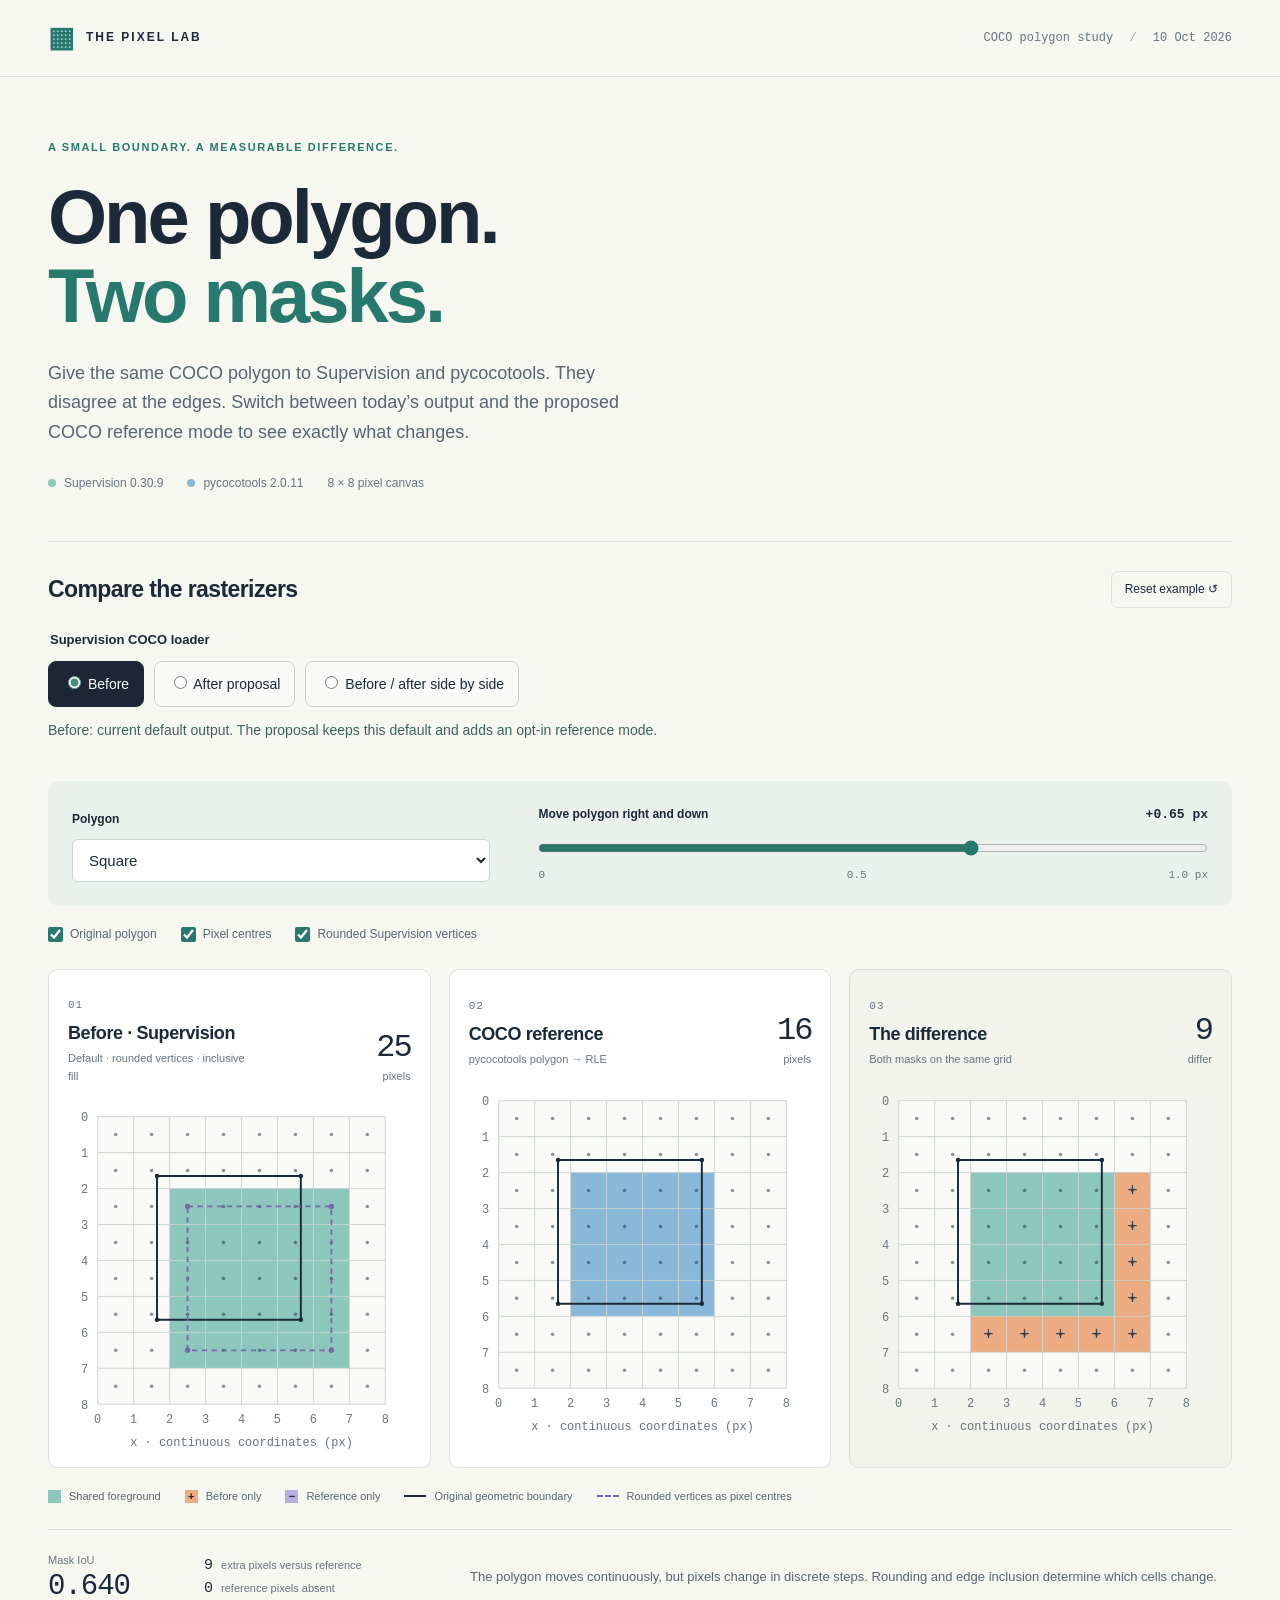
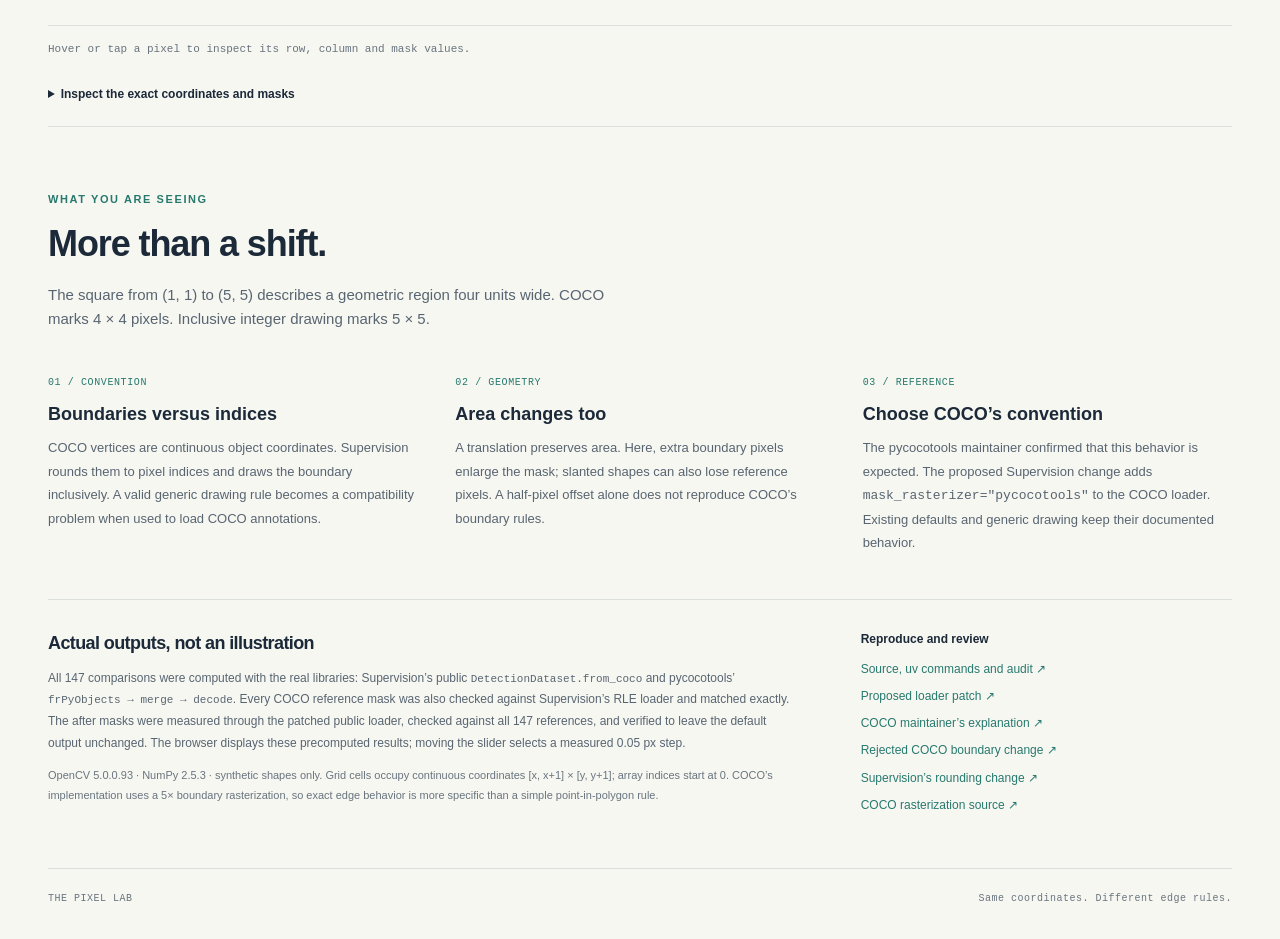
==== site/index.html @ 9272c3fa "Add reproducible COCO loader comparison and before-after demo" ====
<!doctype html>
<html lang="en">
<head>
  <meta charset="utf-8">
  <meta name="viewport" content="width=device-width, initial-scale=1">
  <meta name="description" content="See how Supervision and pycocotools rasterize identical COCO polygons, pixel by pixel.">
  <title>One polygon. Two masks.</title>
  <link rel="icon" href="data:image/svg+xml,%3Csvg xmlns='http://www.w3.org/2000/svg' viewBox='0 0 32 32'%3E%3Crect width='32' height='32' rx='8' fill='%231c2635'/%3E%3Cpath d='M7 7h13v13H7z' fill='%238dc6bd'/%3E%3Cpath d='M20 7h5v18H7v-5h13z' fill='%23e8946b'/%3E%3C/svg%3E">
  <link rel="stylesheet" href="style.css">
  <script src="app.js" defer></script>
</head>
<body>
  <header class="masthead"><div class="wrap topbar"><a class="brand" href="#"><span class="brand-mark" aria-hidden="true">▦</span> THE PIXEL LAB</a><span class="edition">COCO polygon study <span> / </span> 10 Oct 2026</span></div></header>
  <main class="wrap">
    <section class="intro">
      <div class="eyebrow">A small boundary. A measurable difference.</div>
      <h1>One polygon.<br><span>Two masks.</span></h1>
      <p class="lead">Give the same COCO polygon to Supervision and pycocotools. They disagree at the edges. Switch between today’s output and the proposed COCO reference mode to see exactly what changes.</p>
      <div class="intro-meta"><span><i class="dot teal"></i> Supervision 0.30.9</span><span><i class="dot blue"></i> pycocotools 2.0.11</span><span>8 × 8 pixel canvas</span></div>
    </section>
    <section class="experiment" aria-labelledby="experiment-title">
      <div class="section-heading"><h2 id="experiment-title">Compare the rasterizers</h2><button id="reset" type="button" class="quiet">Reset example ↺</button></div>
      <fieldset class="view-switch"><legend>Supervision COCO loader</legend><label><input type="radio" name="view" value="before" checked> Before</label><label><input type="radio" name="view" value="after"> After proposal</label><label><input type="radio" name="view" value="side"> Before / after side by side</label></fieldset>
      <p id="proposal-note" class="proposal-note" aria-live="polite">The default stays unchanged. The proposal adds an explicit reference mode.</p>
      <div class="controls">
        <div class="shape-field"><label for="shape">Polygon</label><select id="shape"><option value="square">Square</option><option value="thin">Thin rectangle</option><option value="triangle">Diagonal triangle</option><option value="slanted">Slanted polygon</option><option value="tiny">Subpixel sliver</option><option value="parts">Disjoint squares</option><option value="ties">Half-pixel ties</option></select></div>
        <div class="offset-field"><div class="range-label"><label for="offset">Move polygon right and down</label><output id="offset-value" for="offset">+0.65 px</output></div><input type="range" id="offset" min="0" max="20" value="13" step="1" aria-describedby="range-help"><div class="range-ticks" aria-hidden="true"><span>0</span><span>0.5</span><span>1.0 px</span></div><span class="sr-only" id="range-help">Offsets from zero to one pixel in steps of 0.05 pixels.</span></div>
      </div>
      <div class="options"><label><input type="checkbox" id="outline" checked> Original polygon</label><label><input type="checkbox" id="centers" checked> Pixel centres</label><label><input type="checkbox" id="rounded" checked> Rounded Supervision vertices</label></div>
      <div class="panels">
        <article class="panel"><div class="panel-head"><div><span class="panel-index">01</span><h3 id="sv-name">Before · Supervision</h3><p id="sv-description">Default · rounded vertices · inclusive fill</p></div><div class="area"><strong id="sv-area">—</strong><span>pixels</span></div></div><div class="plot" id="sv-plot"></div></article>
        <article class="panel"><div class="panel-head"><div><span class="panel-index">02</span><h3 id="coco-name">COCO reference</h3><p id="coco-description">pycocotools polygon → RLE</p></div><div class="area"><strong id="coco-area">—</strong><span>pixels</span></div></div><div class="plot" id="coco-plot"></div></article>
        <article class="panel diff-panel"><div class="panel-head"><div><span class="panel-index">03</span><h3>The difference</h3><p>Both masks on the same grid</p></div><div class="area"><strong id="xor-area">—</strong><span>differ</span></div></div><div class="plot" id="diff-plot"></div></article>
      </div>
      <div class="legend"><span><i class="swatch shared"></i> Shared foreground</span><span><i class="swatch extra">+</i> <span id="extra-label">Before only</span></span><span><i class="swatch missing">−</i> <span id="missing-label">Reference only</span></span><span><i class="line-key"></i> Original geometric boundary</span><span id="rounded-key" hidden><i class="line-key dashed"></i> Rounded vertices as pixel centres</span></div>
      <div class="readout" aria-live="polite"><div class="iou"><span>Mask IoU</span><strong id="iou">—</strong></div><div class="counts"><span><b id="extra-count">—</b> extra pixels versus reference</span><span><b id="missing-count">—</b> reference pixels absent</span></div><p id="case-note">Loading verified examples…</p></div>
      <p id="pixel-detail" class="pixel-detail">Hover or tap a pixel to inspect its row, column and mask values.</p>
      <details class="coordinates"><summary>Inspect the exact coordinates and masks</summary><div class="coordinate-content"><div><h4>Original polygon coordinates</h4><pre id="coordinates"></pre><h4>Rounded Supervision vertices</h4><pre id="rounded-coordinates"></pre></div><div><h4>Binary masks · rows top to bottom</h4><div class="binary-pair"><div><span id="binary-name">Before · Supervision</span><pre id="sv-binary"></pre></div><div><span>COCO</span><pre id="coco-binary"></pre></div></div><button id="download" type="button" class="quiet">Download this comparison ↓</button></div></div></details>
    </section>
    <section class="explanation" aria-labelledby="why-title">
      <div class="why-intro"><div class="eyebrow">What you are seeing</div><h2 id="why-title">More than a shift.</h2><p>The square from (1, 1) to (5, 5) describes a geometric region four units wide. COCO marks 4 × 4 pixels. Inclusive integer drawing marks 5 × 5.</p></div>
      <div class="explain-columns"><article><span class="explain-number">01 / CONVENTION</span><h3>Boundaries versus indices</h3><p>COCO vertices are continuous object coordinates. Supervision rounds them to pixel indices and draws the boundary inclusively. A valid generic drawing rule becomes a compatibility problem when used to load COCO annotations.</p></article><article><span class="explain-number">02 / GEOMETRY</span><h3>Area changes too</h3><p>A translation preserves area. Here, extra boundary pixels enlarge the mask; slanted shapes can also lose reference pixels. A half-pixel offset alone does not reproduce COCO’s boundary rules.</p></article><article><span class="explain-number">03 / REFERENCE</span><h3>Choose COCO’s convention</h3><p>The pycocotools maintainer confirmed that this behavior is expected. The proposed Supervision change adds <code>mask_rasterizer="pycocotools"</code> to the COCO loader. Existing defaults and generic drawing keep their documented behavior.</p></article></div>
    </section>
    <section class="method"><div><h2>Actual outputs, not an illustration</h2><p>All 147 comparisons were computed with the real libraries: Supervision’s public <code>DetectionDataset.from_coco</code> and pycocotools’ <code>frPyObjects → merge → decode</code>. Every COCO reference mask was also checked against Supervision’s RLE loader and matched exactly. The after masks were measured through the patched public loader, checked against all 147 references, and verified to leave the default output unchanged. The browser displays these precomputed results; moving the slider selects a measured 0.05 px step.</p><p class="fine">OpenCV 5.0.0.93 · NumPy 2.5.3 · synthetic shapes only. Grid cells occupy continuous coordinates [x, x+1] × [y, y+1]; array indices start at 0. COCO’s implementation uses a 5× boundary rasterization, so exact edge behavior is more specific than a simple point-in-polygon rule.</p></div><aside><h3>Reproduce and review</h3><a href="https://github.com/cdeil/supervision-poly-check" target="_blank" rel="noopener">Source, uv commands and audit ↗</a><a id="proposal-link" href="https://github.com/cdeil/supervision/tree/fix/coco-polygon-rasterizer" target="_blank" rel="noopener">Proposed loader patch ↗</a><a href="https://github.com/cocodataset/cocoapi/issues/659#issuecomment-3037056580" target="_blank" rel="noopener">COCO maintainer’s explanation ↗</a><a href="https://github.com/ppwwyyxx/cocoapi/pull/30" target="_blank" rel="noopener">Rejected COCO boundary change ↗</a><a href="https://github.com/roboflow/supervision/pull/2587" target="_blank" rel="noopener">Supervision’s rounding change ↗</a><a href="https://github.com/ppwwyyxx/cocoapi/blob/2971b0430e0990f119c60c8708ca66d4a5fed5d0/common/maskApi.c#L193" target="_blank" rel="noopener">COCO rasterization source ↗</a></aside></section>
    <footer><span>THE PIXEL LAB</span><span>Same coordinates. Different edge rules.</span></footer>
  </main>
</body>
</html>
---- site/style.css ----
:root{color-scheme:light;--ink:#1b2938;--muted:#68747e;--paper:#f7f7f2;--line:#dce1de;--teal:#8dc6bd;--blue:#8ab8d9;--shared:#8dc6bd;--extra:#edab82;--missing:#b6b0e0;--accent:#27796e}
*{box-sizing:border-box}body{margin:0;background:var(--paper);color:var(--ink);font:16px/1.6 -apple-system,BlinkMacSystemFont,"Segoe UI",sans-serif}.wrap{max-width:1280px;padding:0 48px;margin:auto}.masthead{border-bottom:1px solid var(--line)}.topbar{height:76px;display:flex;align-items:center;justify-content:space-between;gap:16px}.brand{display:flex;align-items:center;gap:12px;color:var(--ink);text-decoration:none;font-size:12px;font-weight:750;letter-spacing:2px}.brand-mark{font-size:28px;letter-spacing:0;color:var(--accent)}.edition{font:12px ui-monospace,SFMono-Regular,monospace;color:var(--muted)}.edition span{padding:0 9px;color:#a4adae}.intro{padding:62px 0 48px;max-width:770px}.eyebrow{font-size:11px;letter-spacing:1.6px;font-weight:700;text-transform:uppercase;color:var(--accent)}h1{font-size:clamp(44px,6.5vw,76px);line-height:1.04;letter-spacing:-3px;font-weight:600;margin:20px 0 24px}h1 span{color:var(--accent)}.lead{max-width:620px;font-size:18px;line-height:1.65;color:#586571;margin:0}.intro-meta{display:flex;gap:24px;flex-wrap:wrap;margin-top:26px;font-size:12px;color:var(--muted)}.intro-meta span{display:flex;align-items:center;gap:8px}.dot{width:8px;height:8px;display:inline-block;border-radius:50%}.teal{background:var(--teal)}.blue{background:var(--blue)}h2{font-size:23px;letter-spacing:-.6px;line-height:1.3;margin:0}h3{font-size:18px;line-height:1.3;margin:0}.section-heading{display:flex;align-items:center;justify-content:space-between;gap:12px;margin-bottom:22px}.experiment{border-top:1px solid var(--line);padding-top:29px}.quiet{background:transparent;border:1px solid var(--line);border-radius:7px;color:var(--ink);padding:8px 13px;font:inherit;font-size:12px;cursor:pointer;white-space:nowrap}.quiet:hover{background:#e8eeea}button:focus-visible,select:focus-visible,input:focus-visible,a:focus-visible{outline:3px solid #287a6e;outline-offset:4px}.controls{display:grid;grid-template-columns:1fr 1.6fr;gap:48px;padding:24px;background:#eaf0eb;border-radius:10px}.controls label{font-size:12px;font-weight:650}select{display:block;width:100%;margin-top:8px;padding:11px 34px 11px 12px;border:1px solid #cbd5cf;border-radius:6px;background:#fff;color:var(--ink);font:inherit;font-size:15px}.range-label{display:flex;justify-content:space-between;align-items:center;gap:12px;margin-bottom:14px}.range-label output{font:13px ui-monospace,SFMono-Regular,monospace;font-weight:650;white-space:nowrap}input[type=range]{width:100%;margin:0;accent-color:var(--accent);cursor:pointer}.range-ticks{display:flex;justify-content:space-between;font:11px ui-monospace,SFMono-Regular,monospace;color:var(--muted);margin-top:5px}.options{display:flex;gap:24px;flex-wrap:wrap;padding:19px 0 25px;font-size:12px;color:#586571}.options label{display:flex;align-items:center;gap:7px;cursor:pointer}.options input{accent-color:var(--accent);width:15px;height:15px;margin:0}.panels{display:grid;grid-template-columns:repeat(3,minmax(0,1fr));gap:18px}.panel{background:#fff;border:1px solid var(--line);border-radius:10px;padding:20px 16px 12px;overflow:hidden}.diff-panel{background:#f1f3ec}.panel-head{display:flex;justify-content:space-between;align-items:flex-end;gap:7px;min-height:79px;padding:0 3px}.panel-index{font:11px ui-monospace,SFMono-Regular,monospace;letter-spacing:1px;color:var(--muted)}.panel-head h3{margin-top:6px;font-size:18px;letter-spacing:-.4px}.panel-head p{font-size:11px;color:var(--muted);margin:5px 0 0;max-width:190px}.area{text-align:right;flex-shrink:0;line-height:1.1;padding-bottom:2px}.area strong{display:block;font:32px ui-monospace,SFMono-Regular,monospace;letter-spacing:-2px}.area span{font-size:11px;color:var(--muted)}.plot{width:100%;margin-top:12px}.plot svg{width:100%;height:auto;display:block;overflow:visible}.plot .pixel{cursor:crosshair}.plot .pixel:hover{stroke:var(--ink);stroke-width:2}.plot .axis-label{font:11px ui-monospace,SFMono-Regular,monospace;fill:#68747e}.legend{display:flex;flex-wrap:wrap;gap:10px 24px;font-size:11px;margin:20px 0 24px;color:#586571}.legend span{display:flex;align-items:center;gap:8px}.legend [hidden]{display:none}.swatch{display:inline-flex;align-items:center;justify-content:center;width:13px;height:13px;font-style:normal;font-weight:700;color:var(--ink)}.shared{background:var(--shared)}.extra{background:var(--extra)}.missing{background:var(--missing)}.line-key{width:22px;border-top:2px solid var(--ink)}.dashed{border-top:2px dashed #7b66ad}.readout{display:grid;grid-template-columns:130px 240px 1fr;gap:26px;align-items:center;padding:22px 0;border-top:1px solid var(--line);border-bottom:1px solid var(--line)}.iou span{font-size:11px;color:var(--muted);display:block}.iou strong{font:29px ui-monospace,SFMono-Regular,monospace;letter-spacing:-1px;display:block}.counts{display:flex;flex-direction:column;gap:6px;font-size:11px;color:var(--muted)}.counts b{color:var(--ink);font:15px ui-monospace,SFMono-Regular,monospace;margin-right:5px}.readout p{font-size:13px;line-height:1.6;margin:0;color:#586571}.pixel-detail{font:11px/1.7 ui-monospace,SFMono-Regular,monospace;color:var(--muted);min-height:19px;margin:14px 0 26px}.coordinates{border-bottom:1px solid var(--line);padding-bottom:22px}.coordinates summary{font-size:12px;font-weight:600;cursor:pointer}.coordinate-content{display:grid;grid-template-columns:1fr 1fr;gap:24px;padding-top:16px;min-width:0}.coordinate-content h4{font-size:11px;color:var(--muted);font-weight:600;margin:10px 0}.coordinate-content pre{font:12px/1.65 ui-monospace,SFMono-Regular,monospace;margin:0;white-space:pre-wrap;overflow-wrap:anywhere}.binary-pair{display:flex;gap:32px}.binary-pair span{font-size:11px;font-weight:650}.binary-pair pre{letter-spacing:4px}.coordinate-content button{margin-top:14px}.explanation{padding:64px 0 45px}.why-intro{max-width:600px}.why-intro h2{font-size:36px;letter-spacing:-1.1px;margin:12px 0 16px}.why-intro p{color:#586571;font-size:15px;margin:0}.explain-columns{display:grid;grid-template-columns:repeat(3,minmax(0,1fr));gap:38px;margin-top:36px}.explain-number{font:10px ui-monospace,SFMono-Regular,monospace;color:var(--accent);letter-spacing:.6px}.explain-columns h3{font-size:18px;margin:10px 0}.explain-columns p{font-size:13px;color:#586571;line-height:1.8;margin:0}.method{border-top:1px solid var(--line);display:grid;grid-template-columns:2fr 1fr;gap:70px;padding:32px 0 45px}.method h2{font-size:18px}.method p{font-size:12px;color:#586571;line-height:1.8}.method code{font-size:11px;overflow-wrap:anywhere}.method .fine{font-size:11px;color:var(--muted)}.method aside h3{font-size:12px;margin-bottom:12px}.method a{display:block;font-size:12px;color:var(--accent);text-decoration:none;margin:8px 0}.method a:hover{text-decoration:underline}footer{border-top:1px solid var(--line);padding:24px 0 35px;display:flex;justify-content:space-between;gap:16px;font:10px ui-monospace,SFMono-Regular,monospace;letter-spacing:.5px;color:var(--muted)}.sr-only{position:absolute;width:1px;height:1px;padding:0;margin:-1px;overflow:hidden;clip:rect(0,0,0,0);white-space:nowrap;border:0}
@media(max-width:1000px){.wrap{padding:0 26px}.panel{padding:16px 10px 8px}.panel-head h3{font-size:15px}.panel-head p{font-size:10px}.area strong{font-size:27px}.readout{grid-template-columns:95px 220px 1fr;gap:16px}.controls{gap:30px}.method{gap:30px}}
@media(max-width:760px){.intro{padding:44px 0 34px}h1{letter-spacing:-2px}.edition{font-size:10px}.panels{grid-template-columns:1fr}.panel{padding:20px 24px 8px}.panel-head h3{font-size:19px}.panel-head p{font-size:12px;max-width:none}.area strong{font-size:34px}.plot{max-width:450px;margin:12px auto 0}.controls{grid-template-columns:1fr;gap:22px;padding:20px}.options{gap:14px}.readout{grid-template-columns:95px 1fr}.readout p{grid-column:1/-1}.explain-columns{grid-template-columns:1fr;gap:24px}.method{grid-template-columns:1fr;gap:22px}.coordinate-content{grid-template-columns:1fr}.section-heading h2{font-size:19px}.intro-meta{gap:12px}.explanation{padding-top:44px}.edition span{padding:0 4px}}
@media(max-width:420px){.wrap{padding:0 18px}.topbar{height:64px}.edition{max-width:110px;text-align:right}.brand{font-size:10px;letter-spacing:1px;gap:6px}.lead{font-size:16px}.section-heading{align-items:flex-start}.quiet{padding:7px 9px;font-size:11px}.legend{gap:10px 15px}.options label{min-height:30px}.panel{padding:16px 10px 8px}footer{font-size:9px;flex-wrap:wrap}}

.view-switch{border:0;padding:0;margin:0 0 12px;display:flex;gap:10px;flex-wrap:wrap}.view-switch legend{font-size:13px;font-weight:700;margin-bottom:10px}.view-switch label{border:1px solid #c7d2cc;border-radius:8px;padding:11px 14px;cursor:pointer;font-size:14px;background:#f9faf7}.view-switch label:has(input:checked){background:#1c2635;color:white;border-color:#1c2635}.view-switch input{accent-color:#498b7e}.proposal-note{font-size:14px;line-height:1.6;min-height:44px;margin:0 0 18px;color:#3e6260}
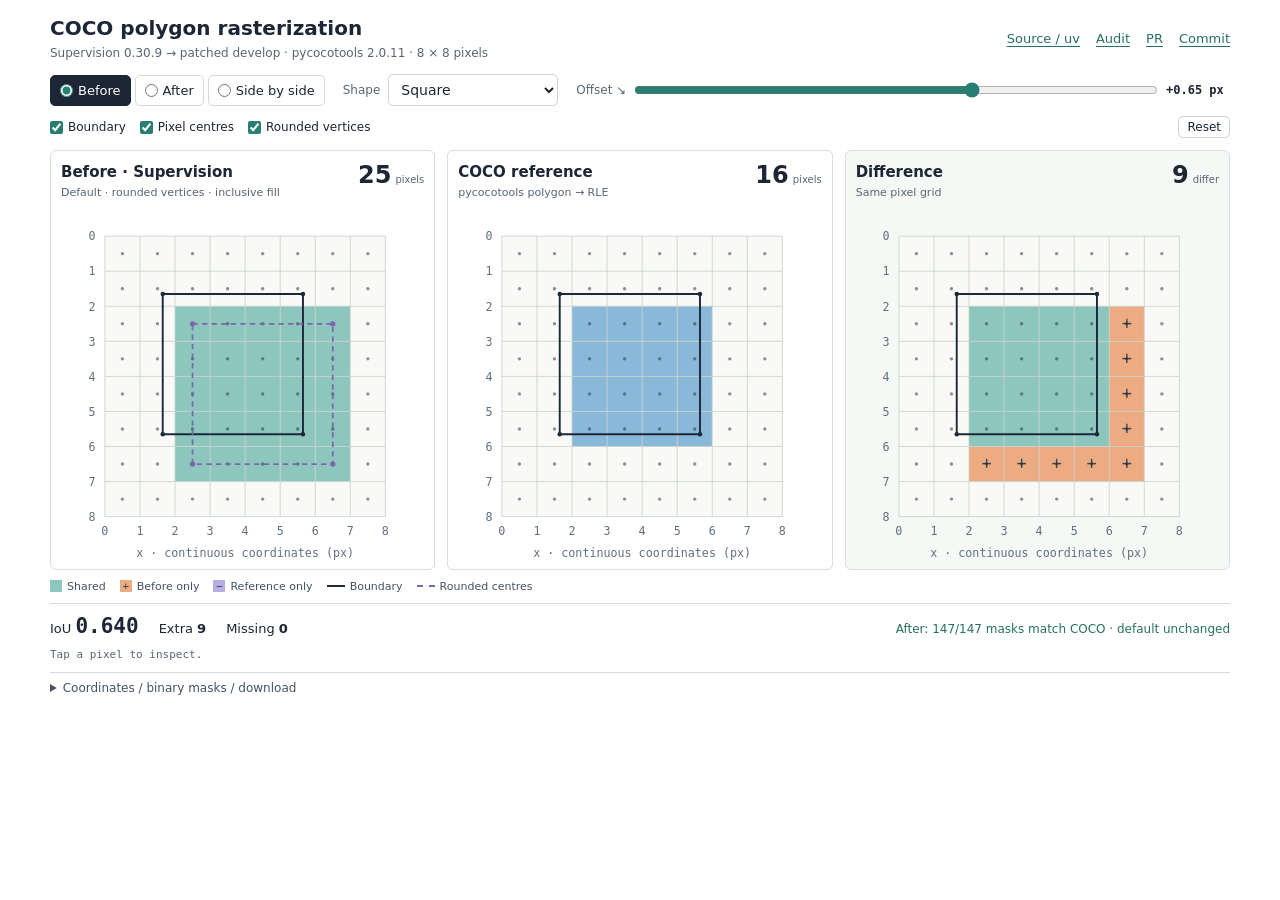
==== commit a2130bfd: "Put masks and core results at the top of a compact page" ====
--- a/site/index.html
+++ b/site/index.html
@@ -3,46 +3,33 @@
 <head>
   <meta charset="utf-8">
   <meta name="viewport" content="width=device-width, initial-scale=1">
-  <meta name="description" content="See how Supervision and pycocotools rasterize identical COCO polygons, pixel by pixel.">
-  <title>One polygon. Two masks.</title>
+  <meta name="description" content="Measured COCO polygon masks: current Supervision, proposed reference mode, and pixel differences.">
+  <title>COCO polygon rasterization</title>
   <link rel="icon" href="data:image/svg+xml,%3Csvg xmlns='http://www.w3.org/2000/svg' viewBox='0 0 32 32'%3E%3Crect width='32' height='32' rx='8' fill='%231c2635'/%3E%3Cpath d='M7 7h13v13H7z' fill='%238dc6bd'/%3E%3Cpath d='M20 7h5v18H7v-5h13z' fill='%23e8946b'/%3E%3C/svg%3E">
   <link rel="stylesheet" href="style.css">
   <script src="app.js" defer></script>
 </head>
 <body>
-  <header class="masthead"><div class="wrap topbar"><a class="brand" href="#"><span class="brand-mark" aria-hidden="true">▦</span> THE PIXEL LAB</a><span class="edition">COCO polygon study <span> / </span> 10 Oct 2026</span></div></header>
-  <main class="wrap">
-    <section class="intro">
-      <div class="eyebrow">A small boundary. A measurable difference.</div>
-      <h1>One polygon.<br><span>Two masks.</span></h1>
-      <p class="lead">Give the same COCO polygon to Supervision and pycocotools. They disagree at the edges. Switch between today’s output and the proposed COCO reference mode to see exactly what changes.</p>
-      <div class="intro-meta"><span><i class="dot teal"></i> Supervision 0.30.9</span><span><i class="dot blue"></i> pycocotools 2.0.11</span><span>8 × 8 pixel canvas</span></div>
+  <main>
+    <header><div><h1 id="title">COCO polygon rasterization</h1><span class="versions">Supervision 0.30.9 → patched develop · pycocotools 2.0.11 · 8 × 8 pixels</span></div><nav aria-label="Evidence"><a href="https://github.com/cdeil/supervision-poly-check/tree/coco-polygon-demo">Source / uv</a><a href="https://github.com/cdeil/supervision-poly-check/blob/coco-polygon-demo/review/audit.md">Audit</a><a href="https://github.com/cdeil/supervision/pull/1">PR</a><a id="proposal-link" href="https://github.com/cdeil/supervision/tree/754ce36b6d546395ea56522b7a06466b80492acb">Commit</a></nav></header>
+    <section class="experiment" aria-labelledby="title">
+      <div class="toolbar">
+        <fieldset class="view-switch"><legend class="sr-only">Comparison view</legend><label><input type="radio" name="view" value="before" checked> Before</label><label><input type="radio" name="view" value="after"> After</label><label><input type="radio" name="view" value="side"> Side by side</label></fieldset>
+        <div class="shape-field"><label for="shape">Shape</label><select id="shape"><option value="square">Square</option><option value="thin">Thin rectangle</option><option value="triangle">Diagonal triangle</option><option value="slanted">Slanted polygon</option><option value="tiny">Subpixel sliver</option><option value="parts">Disjoint squares</option><option value="ties">Half-pixel ties</option></select></div>
+        <div class="offset-field"><label for="offset">Offset ↘</label><input type="range" id="offset" min="0" max="20" value="13" step="1" aria-label="Move polygon right and down, zero to one pixel in 0.05 pixel steps"><output id="offset-value" for="offset">+0.65 px</output></div>
+      </div>
+      <div class="options"><label><input type="checkbox" id="outline" checked> Boundary</label><label><input type="checkbox" id="centers" checked> Pixel centres</label><label><input type="checkbox" id="rounded" checked> Rounded vertices</label><button id="reset" type="button">Reset</button></div>
+      <div class="panels">
+        <article class="panel"><div class="panel-head"><div><h2 id="sv-name">Before · Supervision</h2><p id="sv-description">Default · rounded vertices · inclusive fill</p></div><div class="area"><strong id="sv-area">—</strong><span>pixels</span></div></div><div class="plot" id="sv-plot"></div></article>
+        <article class="panel"><div class="panel-head"><div><h2 id="coco-name">COCO reference</h2><p id="coco-description">pycocotools polygon → RLE</p></div><div class="area"><strong id="coco-area">—</strong><span>pixels</span></div></div><div class="plot" id="coco-plot"></div></article>
+        <article class="panel diff-panel"><div class="panel-head"><div><h2>Difference</h2><p>Same pixel grid</p></div><div class="area"><strong id="xor-area">—</strong><span>differ</span></div></div><div class="plot" id="diff-plot"></div></article>
+      </div>
+      <div class="legend"><span><i class="swatch shared"></i> Shared</span><span><i class="swatch extra">+</i> <span id="extra-label">Before only</span></span><span><i class="swatch missing">−</i> <span id="missing-label">Reference only</span></span><span><i class="line-key"></i> Boundary</span><span id="rounded-key"><i class="line-key dashed"></i> Rounded centres</span></div>
+      <div class="readout" aria-live="polite"><span>IoU <strong id="iou">—</strong></span><span>Extra <b id="extra-count">—</b></span><span>Missing <b id="missing-count">—</b></span><span class="verification">After: 147/147 masks match COCO · default unchanged</span></div>
+      <p id="pixel-detail" class="pixel-detail">Tap a pixel to inspect.</p>
+      <p id="case-note" hidden></p>
+      <details class="coordinates"><summary>Coordinates / binary masks / download</summary><div class="coordinate-content"><div><h3>Original coordinates</h3><pre id="coordinates"></pre><h3>Rounded vertices</h3><pre id="rounded-coordinates"></pre></div><div><h3>Binary masks</h3><div class="binary-pair"><div><span id="binary-name">Before · Supervision</span><pre id="sv-binary"></pre></div><div><span id="binary-reference-name">COCO</span><pre id="coco-binary"></pre></div></div><button id="download" type="button">Download JSON</button></div></div></details>
     </section>
-    <section class="experiment" aria-labelledby="experiment-title">
-      <div class="section-heading"><h2 id="experiment-title">Compare the rasterizers</h2><button id="reset" type="button" class="quiet">Reset example ↺</button></div>
-      <fieldset class="view-switch"><legend>Supervision COCO loader</legend><label><input type="radio" name="view" value="before" checked> Before</label><label><input type="radio" name="view" value="after"> After proposal</label><label><input type="radio" name="view" value="side"> Before / after side by side</label></fieldset>
-      <p id="proposal-note" class="proposal-note" aria-live="polite">The default stays unchanged. The proposal adds an explicit reference mode.</p>
-      <div class="controls">
-        <div class="shape-field"><label for="shape">Polygon</label><select id="shape"><option value="square">Square</option><option value="thin">Thin rectangle</option><option value="triangle">Diagonal triangle</option><option value="slanted">Slanted polygon</option><option value="tiny">Subpixel sliver</option><option value="parts">Disjoint squares</option><option value="ties">Half-pixel ties</option></select></div>
-        <div class="offset-field"><div class="range-label"><label for="offset">Move polygon right and down</label><output id="offset-value" for="offset">+0.65 px</output></div><input type="range" id="offset" min="0" max="20" value="13" step="1" aria-describedby="range-help"><div class="range-ticks" aria-hidden="true"><span>0</span><span>0.5</span><span>1.0 px</span></div><span class="sr-only" id="range-help">Offsets from zero to one pixel in steps of 0.05 pixels.</span></div>
-      </div>
-      <div class="options"><label><input type="checkbox" id="outline" checked> Original polygon</label><label><input type="checkbox" id="centers" checked> Pixel centres</label><label><input type="checkbox" id="rounded" checked> Rounded Supervision vertices</label></div>
-      <div class="panels">
-        <article class="panel"><div class="panel-head"><div><span class="panel-index">01</span><h3 id="sv-name">Before · Supervision</h3><p id="sv-description">Default · rounded vertices · inclusive fill</p></div><div class="area"><strong id="sv-area">—</strong><span>pixels</span></div></div><div class="plot" id="sv-plot"></div></article>
-        <article class="panel"><div class="panel-head"><div><span class="panel-index">02</span><h3 id="coco-name">COCO reference</h3><p id="coco-description">pycocotools polygon → RLE</p></div><div class="area"><strong id="coco-area">—</strong><span>pixels</span></div></div><div class="plot" id="coco-plot"></div></article>
-        <article class="panel diff-panel"><div class="panel-head"><div><span class="panel-index">03</span><h3>The difference</h3><p>Both masks on the same grid</p></div><div class="area"><strong id="xor-area">—</strong><span>differ</span></div></div><div class="plot" id="diff-plot"></div></article>
-      </div>
-      <div class="legend"><span><i class="swatch shared"></i> Shared foreground</span><span><i class="swatch extra">+</i> <span id="extra-label">Before only</span></span><span><i class="swatch missing">−</i> <span id="missing-label">Reference only</span></span><span><i class="line-key"></i> Original geometric boundary</span><span id="rounded-key" hidden><i class="line-key dashed"></i> Rounded vertices as pixel centres</span></div>
-      <div class="readout" aria-live="polite"><div class="iou"><span>Mask IoU</span><strong id="iou">—</strong></div><div class="counts"><span><b id="extra-count">—</b> extra pixels versus reference</span><span><b id="missing-count">—</b> reference pixels absent</span></div><p id="case-note">Loading verified examples…</p></div>
-      <p id="pixel-detail" class="pixel-detail">Hover or tap a pixel to inspect its row, column and mask values.</p>
-      <details class="coordinates"><summary>Inspect the exact coordinates and masks</summary><div class="coordinate-content"><div><h4>Original polygon coordinates</h4><pre id="coordinates"></pre><h4>Rounded Supervision vertices</h4><pre id="rounded-coordinates"></pre></div><div><h4>Binary masks · rows top to bottom</h4><div class="binary-pair"><div><span id="binary-name">Before · Supervision</span><pre id="sv-binary"></pre></div><div><span>COCO</span><pre id="coco-binary"></pre></div></div><button id="download" type="button" class="quiet">Download this comparison ↓</button></div></div></details>
-    </section>
-    <section class="explanation" aria-labelledby="why-title">
-      <div class="why-intro"><div class="eyebrow">What you are seeing</div><h2 id="why-title">More than a shift.</h2><p>The square from (1, 1) to (5, 5) describes a geometric region four units wide. COCO marks 4 × 4 pixels. Inclusive integer drawing marks 5 × 5.</p></div>
-      <div class="explain-columns"><article><span class="explain-number">01 / CONVENTION</span><h3>Boundaries versus indices</h3><p>COCO vertices are continuous object coordinates. Supervision rounds them to pixel indices and draws the boundary inclusively. A valid generic drawing rule becomes a compatibility problem when used to load COCO annotations.</p></article><article><span class="explain-number">02 / GEOMETRY</span><h3>Area changes too</h3><p>A translation preserves area. Here, extra boundary pixels enlarge the mask; slanted shapes can also lose reference pixels. A half-pixel offset alone does not reproduce COCO’s boundary rules.</p></article><article><span class="explain-number">03 / REFERENCE</span><h3>Choose COCO’s convention</h3><p>The pycocotools maintainer confirmed that this behavior is expected. The proposed Supervision change adds <code>mask_rasterizer="pycocotools"</code> to the COCO loader. Existing defaults and generic drawing keep their documented behavior.</p></article></div>
-    </section>
-    <section class="method"><div><h2>Actual outputs, not an illustration</h2><p>All 147 comparisons were computed with the real libraries: Supervision’s public <code>DetectionDataset.from_coco</code> and pycocotools’ <code>frPyObjects → merge → decode</code>. Every COCO reference mask was also checked against Supervision’s RLE loader and matched exactly. The after masks were measured through the patched public loader, checked against all 147 references, and verified to leave the default output unchanged. The browser displays these precomputed results; moving the slider selects a measured 0.05 px step.</p><p class="fine">OpenCV 5.0.0.93 · NumPy 2.5.3 · synthetic shapes only. Grid cells occupy continuous coordinates [x, x+1] × [y, y+1]; array indices start at 0. COCO’s implementation uses a 5× boundary rasterization, so exact edge behavior is more specific than a simple point-in-polygon rule.</p></div><aside><h3>Reproduce and review</h3><a href="https://github.com/cdeil/supervision-poly-check" target="_blank" rel="noopener">Source, uv commands and audit ↗</a><a id="proposal-link" href="https://github.com/cdeil/supervision/tree/fix/coco-polygon-rasterizer" target="_blank" rel="noopener">Proposed loader patch ↗</a><a href="https://github.com/cocodataset/cocoapi/issues/659#issuecomment-3037056580" target="_blank" rel="noopener">COCO maintainer’s explanation ↗</a><a href="https://github.com/ppwwyyxx/cocoapi/pull/30" target="_blank" rel="noopener">Rejected COCO boundary change ↗</a><a href="https://github.com/roboflow/supervision/pull/2587" target="_blank" rel="noopener">Supervision’s rounding change ↗</a><a href="https://github.com/ppwwyyxx/cocoapi/blob/2971b0430e0990f119c60c8708ca66d4a5fed5d0/common/maskApi.c#L193" target="_blank" rel="noopener">COCO rasterization source ↗</a></aside></section>
-    <footer><span>THE PIXEL LAB</span><span>Same coordinates. Different edge rules.</span></footer>
   </main>
 </body>
 </html>
--- a/site/style.css
+++ b/site/style.css
@@ -1,7 +1,60 @@
-:root{color-scheme:light;--ink:#1b2938;--muted:#68747e;--paper:#f7f7f2;--line:#dce1de;--teal:#8dc6bd;--blue:#8ab8d9;--shared:#8dc6bd;--extra:#edab82;--missing:#b6b0e0;--accent:#27796e}
-*{box-sizing:border-box}body{margin:0;background:var(--paper);color:var(--ink);font:16px/1.6 -apple-system,BlinkMacSystemFont,"Segoe UI",sans-serif}.wrap{max-width:1280px;padding:0 48px;margin:auto}.masthead{border-bottom:1px solid var(--line)}.topbar{height:76px;display:flex;align-items:center;justify-content:space-between;gap:16px}.brand{display:flex;align-items:center;gap:12px;color:var(--ink);text-decoration:none;font-size:12px;font-weight:750;letter-spacing:2px}.brand-mark{font-size:28px;letter-spacing:0;color:var(--accent)}.edition{font:12px ui-monospace,SFMono-Regular,monospace;color:var(--muted)}.edition span{padding:0 9px;color:#a4adae}.intro{padding:62px 0 48px;max-width:770px}.eyebrow{font-size:11px;letter-spacing:1.6px;font-weight:700;text-transform:uppercase;color:var(--accent)}h1{font-size:clamp(44px,6.5vw,76px);line-height:1.04;letter-spacing:-3px;font-weight:600;margin:20px 0 24px}h1 span{color:var(--accent)}.lead{max-width:620px;font-size:18px;line-height:1.65;color:#586571;margin:0}.intro-meta{display:flex;gap:24px;flex-wrap:wrap;margin-top:26px;font-size:12px;color:var(--muted)}.intro-meta span{display:flex;align-items:center;gap:8px}.dot{width:8px;height:8px;display:inline-block;border-radius:50%}.teal{background:var(--teal)}.blue{background:var(--blue)}h2{font-size:23px;letter-spacing:-.6px;line-height:1.3;margin:0}h3{font-size:18px;line-height:1.3;margin:0}.section-heading{display:flex;align-items:center;justify-content:space-between;gap:12px;margin-bottom:22px}.experiment{border-top:1px solid var(--line);padding-top:29px}.quiet{background:transparent;border:1px solid var(--line);border-radius:7px;color:var(--ink);padding:8px 13px;font:inherit;font-size:12px;cursor:pointer;white-space:nowrap}.quiet:hover{background:#e8eeea}button:focus-visible,select:focus-visible,input:focus-visible,a:focus-visible{outline:3px solid #287a6e;outline-offset:4px}.controls{display:grid;grid-template-columns:1fr 1.6fr;gap:48px;padding:24px;background:#eaf0eb;border-radius:10px}.controls label{font-size:12px;font-weight:650}select{display:block;width:100%;margin-top:8px;padding:11px 34px 11px 12px;border:1px solid #cbd5cf;border-radius:6px;background:#fff;color:var(--ink);font:inherit;font-size:15px}.range-label{display:flex;justify-content:space-between;align-items:center;gap:12px;margin-bottom:14px}.range-label output{font:13px ui-monospace,SFMono-Regular,monospace;font-weight:650;white-space:nowrap}input[type=range]{width:100%;margin:0;accent-color:var(--accent);cursor:pointer}.range-ticks{display:flex;justify-content:space-between;font:11px ui-monospace,SFMono-Regular,monospace;color:var(--muted);margin-top:5px}.options{display:flex;gap:24px;flex-wrap:wrap;padding:19px 0 25px;font-size:12px;color:#586571}.options label{display:flex;align-items:center;gap:7px;cursor:pointer}.options input{accent-color:var(--accent);width:15px;height:15px;margin:0}.panels{display:grid;grid-template-columns:repeat(3,minmax(0,1fr));gap:18px}.panel{background:#fff;border:1px solid var(--line);border-radius:10px;padding:20px 16px 12px;overflow:hidden}.diff-panel{background:#f1f3ec}.panel-head{display:flex;justify-content:space-between;align-items:flex-end;gap:7px;min-height:79px;padding:0 3px}.panel-index{font:11px ui-monospace,SFMono-Regular,monospace;letter-spacing:1px;color:var(--muted)}.panel-head h3{margin-top:6px;font-size:18px;letter-spacing:-.4px}.panel-head p{font-size:11px;color:var(--muted);margin:5px 0 0;max-width:190px}.area{text-align:right;flex-shrink:0;line-height:1.1;padding-bottom:2px}.area strong{display:block;font:32px ui-monospace,SFMono-Regular,monospace;letter-spacing:-2px}.area span{font-size:11px;color:var(--muted)}.plot{width:100%;margin-top:12px}.plot svg{width:100%;height:auto;display:block;overflow:visible}.plot .pixel{cursor:crosshair}.plot .pixel:hover{stroke:var(--ink);stroke-width:2}.plot .axis-label{font:11px ui-monospace,SFMono-Regular,monospace;fill:#68747e}.legend{display:flex;flex-wrap:wrap;gap:10px 24px;font-size:11px;margin:20px 0 24px;color:#586571}.legend span{display:flex;align-items:center;gap:8px}.legend [hidden]{display:none}.swatch{display:inline-flex;align-items:center;justify-content:center;width:13px;height:13px;font-style:normal;font-weight:700;color:var(--ink)}.shared{background:var(--shared)}.extra{background:var(--extra)}.missing{background:var(--missing)}.line-key{width:22px;border-top:2px solid var(--ink)}.dashed{border-top:2px dashed #7b66ad}.readout{display:grid;grid-template-columns:130px 240px 1fr;gap:26px;align-items:center;padding:22px 0;border-top:1px solid var(--line);border-bottom:1px solid var(--line)}.iou span{font-size:11px;color:var(--muted);display:block}.iou strong{font:29px ui-monospace,SFMono-Regular,monospace;letter-spacing:-1px;display:block}.counts{display:flex;flex-direction:column;gap:6px;font-size:11px;color:var(--muted)}.counts b{color:var(--ink);font:15px ui-monospace,SFMono-Regular,monospace;margin-right:5px}.readout p{font-size:13px;line-height:1.6;margin:0;color:#586571}.pixel-detail{font:11px/1.7 ui-monospace,SFMono-Regular,monospace;color:var(--muted);min-height:19px;margin:14px 0 26px}.coordinates{border-bottom:1px solid var(--line);padding-bottom:22px}.coordinates summary{font-size:12px;font-weight:600;cursor:pointer}.coordinate-content{display:grid;grid-template-columns:1fr 1fr;gap:24px;padding-top:16px;min-width:0}.coordinate-content h4{font-size:11px;color:var(--muted);font-weight:600;margin:10px 0}.coordinate-content pre{font:12px/1.65 ui-monospace,SFMono-Regular,monospace;margin:0;white-space:pre-wrap;overflow-wrap:anywhere}.binary-pair{display:flex;gap:32px}.binary-pair span{font-size:11px;font-weight:650}.binary-pair pre{letter-spacing:4px}.coordinate-content button{margin-top:14px}.explanation{padding:64px 0 45px}.why-intro{max-width:600px}.why-intro h2{font-size:36px;letter-spacing:-1.1px;margin:12px 0 16px}.why-intro p{color:#586571;font-size:15px;margin:0}.explain-columns{display:grid;grid-template-columns:repeat(3,minmax(0,1fr));gap:38px;margin-top:36px}.explain-number{font:10px ui-monospace,SFMono-Regular,monospace;color:var(--accent);letter-spacing:.6px}.explain-columns h3{font-size:18px;margin:10px 0}.explain-columns p{font-size:13px;color:#586571;line-height:1.8;margin:0}.method{border-top:1px solid var(--line);display:grid;grid-template-columns:2fr 1fr;gap:70px;padding:32px 0 45px}.method h2{font-size:18px}.method p{font-size:12px;color:#586571;line-height:1.8}.method code{font-size:11px;overflow-wrap:anywhere}.method .fine{font-size:11px;color:var(--muted)}.method aside h3{font-size:12px;margin-bottom:12px}.method a{display:block;font-size:12px;color:var(--accent);text-decoration:none;margin:8px 0}.method a:hover{text-decoration:underline}footer{border-top:1px solid var(--line);padding:24px 0 35px;display:flex;justify-content:space-between;gap:16px;font:10px ui-monospace,SFMono-Regular,monospace;letter-spacing:.5px;color:var(--muted)}.sr-only{position:absolute;width:1px;height:1px;padding:0;margin:-1px;overflow:hidden;clip:rect(0,0,0,0);white-space:nowrap;border:0}
-@media(max-width:1000px){.wrap{padding:0 26px}.panel{padding:16px 10px 8px}.panel-head h3{font-size:15px}.panel-head p{font-size:10px}.area strong{font-size:27px}.readout{grid-template-columns:95px 220px 1fr;gap:16px}.controls{gap:30px}.method{gap:30px}}
-@media(max-width:760px){.intro{padding:44px 0 34px}h1{letter-spacing:-2px}.edition{font-size:10px}.panels{grid-template-columns:1fr}.panel{padding:20px 24px 8px}.panel-head h3{font-size:19px}.panel-head p{font-size:12px;max-width:none}.area strong{font-size:34px}.plot{max-width:450px;margin:12px auto 0}.controls{grid-template-columns:1fr;gap:22px;padding:20px}.options{gap:14px}.readout{grid-template-columns:95px 1fr}.readout p{grid-column:1/-1}.explain-columns{grid-template-columns:1fr;gap:24px}.method{grid-template-columns:1fr;gap:22px}.coordinate-content{grid-template-columns:1fr}.section-heading h2{font-size:19px}.intro-meta{gap:12px}.explanation{padding-top:44px}.edition span{padding:0 4px}}
-@media(max-width:420px){.wrap{padding:0 18px}.topbar{height:64px}.edition{max-width:110px;text-align:right}.brand{font-size:10px;letter-spacing:1px;gap:6px}.lead{font-size:16px}.section-heading{align-items:flex-start}.quiet{padding:7px 9px;font-size:11px}.legend{gap:10px 15px}.options label{min-height:30px}.panel{padding:16px 10px 8px}footer{font-size:9px;flex-wrap:wrap}}
-
-.view-switch{border:0;padding:0;margin:0 0 12px;display:flex;gap:10px;flex-wrap:wrap}.view-switch legend{font-size:13px;font-weight:700;margin-bottom:10px}.view-switch label{border:1px solid #c7d2cc;border-radius:8px;padding:11px 14px;cursor:pointer;font-size:14px;background:#f9faf7}.view-switch label:has(input:checked){background:#1c2635;color:white;border-color:#1c2635}.view-switch input{accent-color:#498b7e}.proposal-note{font-size:14px;line-height:1.6;min-height:44px;margin:0 0 18px;color:#3e6260}
+:root{font-family:system-ui,-apple-system,BlinkMacSystemFont,"Segoe UI",sans-serif;color:#1c2635;background:#fff;font-size:14px;color-scheme:light}
+*{box-sizing:border-box}
+body{margin:0}
+main{max-width:1220px;margin:auto;padding:16px 20px}
+header{display:flex;align-items:center;justify-content:space-between;gap:12px;margin-bottom:14px}
+h1{font-size:20px;line-height:1.2;margin:0 0 4px}
+.versions{font-size:12px;color:#596574}
+nav{display:flex;gap:16px;flex-wrap:wrap;font-size:13px}
+a{color:#276f64;text-underline-offset:3px}
+.toolbar{display:flex;align-items:center;gap:18px;flex-wrap:wrap;margin-bottom:10px}
+.view-switch{border:0;padding:0;margin:0;display:flex;gap:4px;flex-shrink:0}
+.view-switch label{display:flex;align-items:center;gap:5px;border:1px solid #d3dbd7;border-radius:5px;padding:7px 9px;cursor:pointer;font-size:13px}
+.view-switch label:has(input:checked){background:#1c2635;color:white;border-color:#1c2635}
+input{accent-color:#287e70}
+input[type=radio],input[type=checkbox]{margin:0}
+.shape-field,.offset-field{display:flex;align-items:center;gap:8px}
+.shape-field label,.offset-field label{font-size:12px;color:#596574;white-space:nowrap}
+select,button{font:inherit;background:white;border:1px solid #cbd5d0;border-radius:5px;padding:6px 8px;color:inherit}
+select{width:170px}
+button{cursor:pointer;font-size:12px}
+.offset-field{flex:1;min-width:250px}
+input[type=range]{flex:1;min-width:80px;margin:0}
+output{font:600 12px ui-monospace,SFMono-Regular,monospace;min-width:64px;white-space:nowrap}
+.options{display:flex;align-items:center;gap:14px;flex-wrap:wrap;font-size:12px;margin-bottom:12px}
+.options label{display:flex;align-items:center;gap:5px}
+.options button{margin-left:auto;padding:3px 8px}
+.panels{display:grid;grid-template-columns:repeat(3,minmax(0,1fr));gap:12px}
+.panel{border:1px solid #d7dfda;border-radius:6px;padding:12px 10px 3px;min-width:0}
+.diff-panel{background:#f6f8f5}
+.panel-head{display:flex;align-items:start;justify-content:space-between;gap:8px;min-height:54px}
+h2{font-size:15px;margin:0 0 4px;font-weight:650}
+.panel-head p{font-size:11px;line-height:1.45;margin:0;color:#596574}
+.area{display:flex;align-items:baseline;gap:4px;white-space:nowrap}
+.area strong{font-size:24px;font-weight:650;line-height:1}
+.area span{font-size:10px;color:#596574}
+.plot{display:flex;justify-content:center}
+.plot svg{display:block;width:100%;max-width:340px;height:auto}
+.axis-label{font:11px ui-monospace,SFMono-Regular,monospace;fill:#617080}
+.pixel{cursor:crosshair}
+.pixel:hover{stroke:#1c2635;stroke-width:1.5}
+.legend{display:flex;gap:14px;flex-wrap:wrap;margin:10px 0;font-size:11px;color:#435265}
+.legend>span{display:flex;align-items:center;gap:5px}
+.swatch{width:12px;height:12px;display:inline-flex;align-items:center;justify-content:center;font:11px monospace;color:#384656}
+.shared{background:#8dc6bd}.extra{background:#edab82}.missing{background:#b6b0e0}
+.line-key{width:18px;border-top:2px solid #1b2938}.line-key.dashed{border-color:#7b66ad;border-top-style:dashed}
+.readout{display:flex;gap:20px;align-items:baseline;flex-wrap:wrap;border-top:1px solid #d7dfda;padding-top:10px;font-size:13px}
+.readout strong{font:600 21px ui-monospace,SFMono-Regular,monospace}
+.verification{margin-left:auto;color:#276f64;font-size:12px}
+.pixel-detail{font:11px ui-monospace,SFMono-Regular,monospace;color:#596574;margin:10px 0;min-height:14px}
+.coordinates{border-top:1px solid #d7dfda;padding-top:8px;font-size:12px}
+summary{cursor:pointer;color:#435265}
+.coordinate-content{display:grid;grid-template-columns:1fr 1fr;gap:20px;padding:12px 0}
+h3{font-size:12px;margin:0 0 8px}
+pre{white-space:pre-wrap;overflow-wrap:anywhere;font:11px/1.6 ui-monospace,SFMono-Regular,monospace;margin:0 0 14px}
+.binary-pair{display:flex;gap:25px}
+.binary-pair span{display:block;font-size:11px;margin-bottom:8px}
+.sr-only{position:absolute;width:1px;height:1px;padding:0;margin:-1px;overflow:hidden;clip:rect(0,0,0,0);white-space:nowrap;border:0}
+[hidden]{display:none!important}
+:focus-visible{outline:2px solid #287e70;outline-offset:3px}
+@media(max-width:740px){main{padding:12px}header{align-items:start;flex-wrap:wrap;margin-bottom:12px}.toolbar{gap:10px}.panels{grid-template-columns:1fr}.panel-head{min-height:38px}.plot svg{max-width:320px}.verification{margin-left:0}.coordinate-content{grid-template-columns:1fr}.options{gap:10px}.readout{gap:12px}}
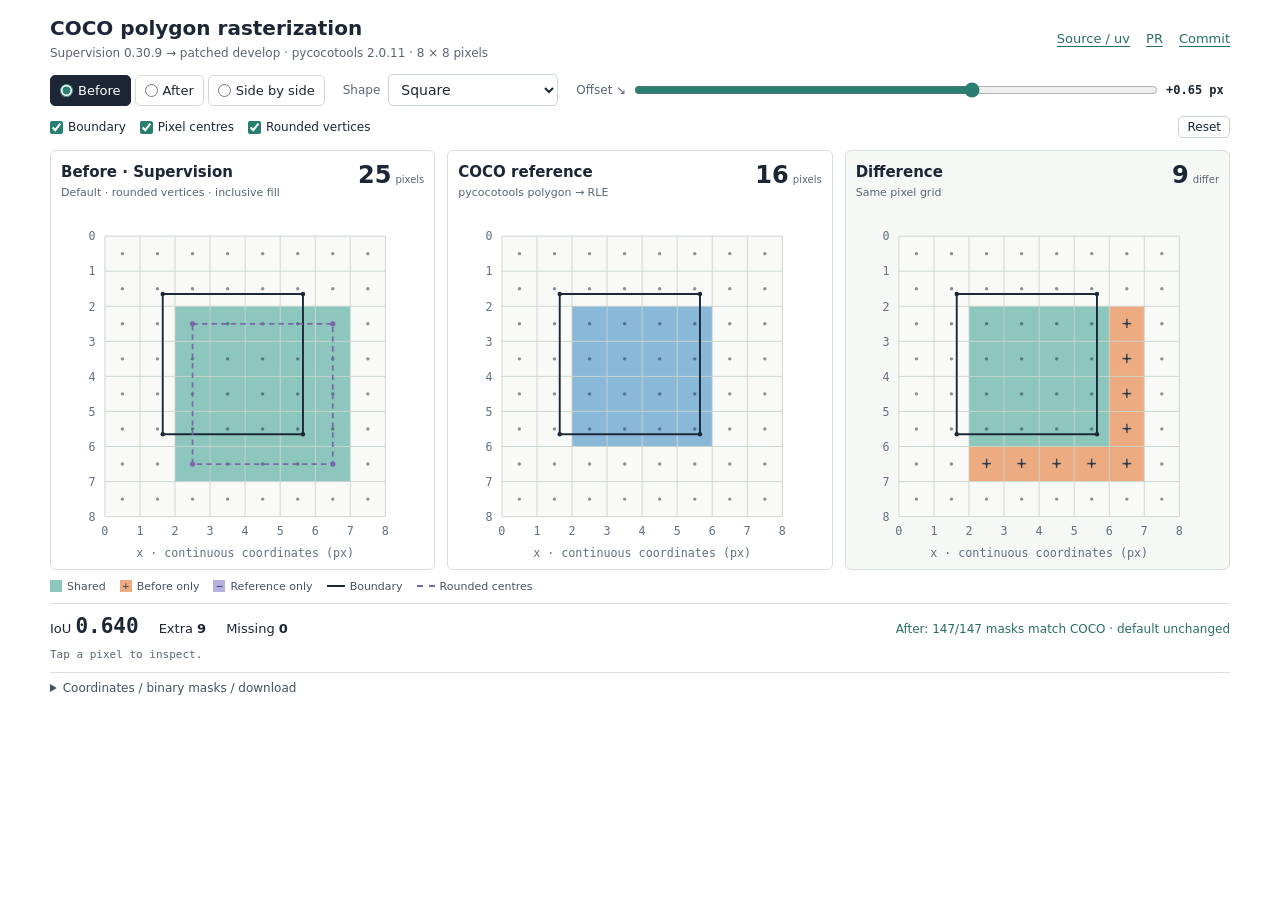
==== commit e46828c8: "Keep only the reproducer and website with one uv project" ====
--- a/site/index.html
+++ b/site/index.html
@@ -6,12 +6,12 @@
   <meta name="description" content="Measured COCO polygon masks: current Supervision, proposed reference mode, and pixel differences.">
   <title>COCO polygon rasterization</title>
   <link rel="icon" href="data:image/svg+xml,%3Csvg xmlns='http://www.w3.org/2000/svg' viewBox='0 0 32 32'%3E%3Crect width='32' height='32' rx='8' fill='%231c2635'/%3E%3Cpath d='M7 7h13v13H7z' fill='%238dc6bd'/%3E%3Cpath d='M20 7h5v18H7v-5h13z' fill='%23e8946b'/%3E%3C/svg%3E">
-  <link rel="stylesheet" href="style.css">
-  <script src="app.js" defer></script>
+  <link rel="stylesheet" href="style.css?v=compact-1">
+  <script src="app.js?v=compact-1" defer></script>
 </head>
 <body>
   <main>
-    <header><div><h1 id="title">COCO polygon rasterization</h1><span class="versions">Supervision 0.30.9 → patched develop · pycocotools 2.0.11 · 8 × 8 pixels</span></div><nav aria-label="Evidence"><a href="https://github.com/cdeil/supervision-poly-check/tree/coco-polygon-demo">Source / uv</a><a href="https://github.com/cdeil/supervision-poly-check/blob/coco-polygon-demo/review/audit.md">Audit</a><a href="https://github.com/cdeil/supervision/pull/1">PR</a><a id="proposal-link" href="https://github.com/cdeil/supervision/tree/754ce36b6d546395ea56522b7a06466b80492acb">Commit</a></nav></header>
+    <header><div><h1 id="title">COCO polygon rasterization</h1><span class="versions">Supervision 0.30.9 → patched develop · pycocotools 2.0.11 · 8 × 8 pixels</span></div><nav aria-label="Evidence"><a href="https://github.com/cdeil/supervision-poly-check">Source / uv</a><a href="https://github.com/cdeil/supervision/pull/1">PR</a><a id="proposal-link" href="https://github.com/cdeil/supervision/tree/754ce36b6d546395ea56522b7a06466b80492acb">Commit</a></nav></header>
     <section class="experiment" aria-labelledby="title">
       <div class="toolbar">
         <fieldset class="view-switch"><legend class="sr-only">Comparison view</legend><label><input type="radio" name="view" value="before" checked> Before</label><label><input type="radio" name="view" value="after"> After</label><label><input type="radio" name="view" value="side"> Side by side</label></fieldset>
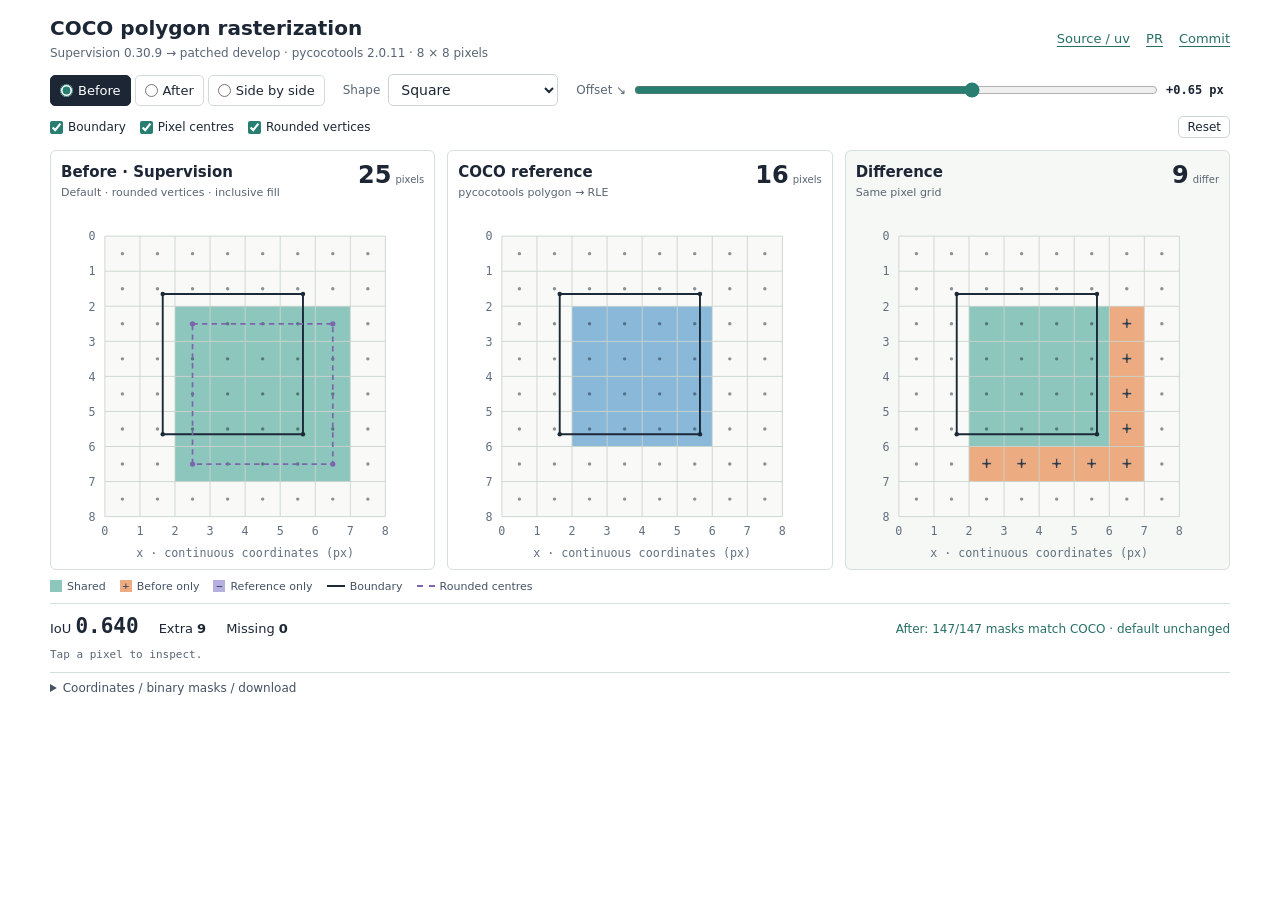
==== commit 0aa5614e: "docs: link to submitted upstream pull request" ====
--- a/site/index.html
+++ b/site/index.html
@@ -11,7 +11,7 @@
 </head>
 <body>
   <main>
-    <header><div><h1 id="title">COCO polygon rasterization</h1><span class="versions">Supervision 0.30.9 → patched develop · pycocotools 2.0.11 · 8 × 8 pixels</span></div><nav aria-label="Evidence"><a href="https://github.com/cdeil/supervision-poly-check">Source / uv</a><a href="https://github.com/cdeil/supervision/pull/1">PR</a><a id="proposal-link" href="https://github.com/cdeil/supervision/tree/754ce36b6d546395ea56522b7a06466b80492acb">Commit</a></nav></header>
+    <header><div><h1 id="title">COCO polygon rasterization</h1><span class="versions">Supervision 0.30.9 → patched develop · pycocotools 2.0.11 · 8 × 8 pixels</span></div><nav aria-label="Evidence"><a href="https://github.com/cdeil/supervision-poly-check">Source / uv</a><a href="https://github.com/roboflow/supervision/pull/2714">PR</a><a id="proposal-link" href="https://github.com/cdeil/supervision/tree/754ce36b6d546395ea56522b7a06466b80492acb">Commit</a></nav></header>
     <section class="experiment" aria-labelledby="title">
       <div class="toolbar">
         <fieldset class="view-switch"><legend class="sr-only">Comparison view</legend><label><input type="radio" name="view" value="before" checked> Before</label><label><input type="radio" name="view" value="after"> After</label><label><input type="radio" name="view" value="side"> Side by side</label></fieldset>
